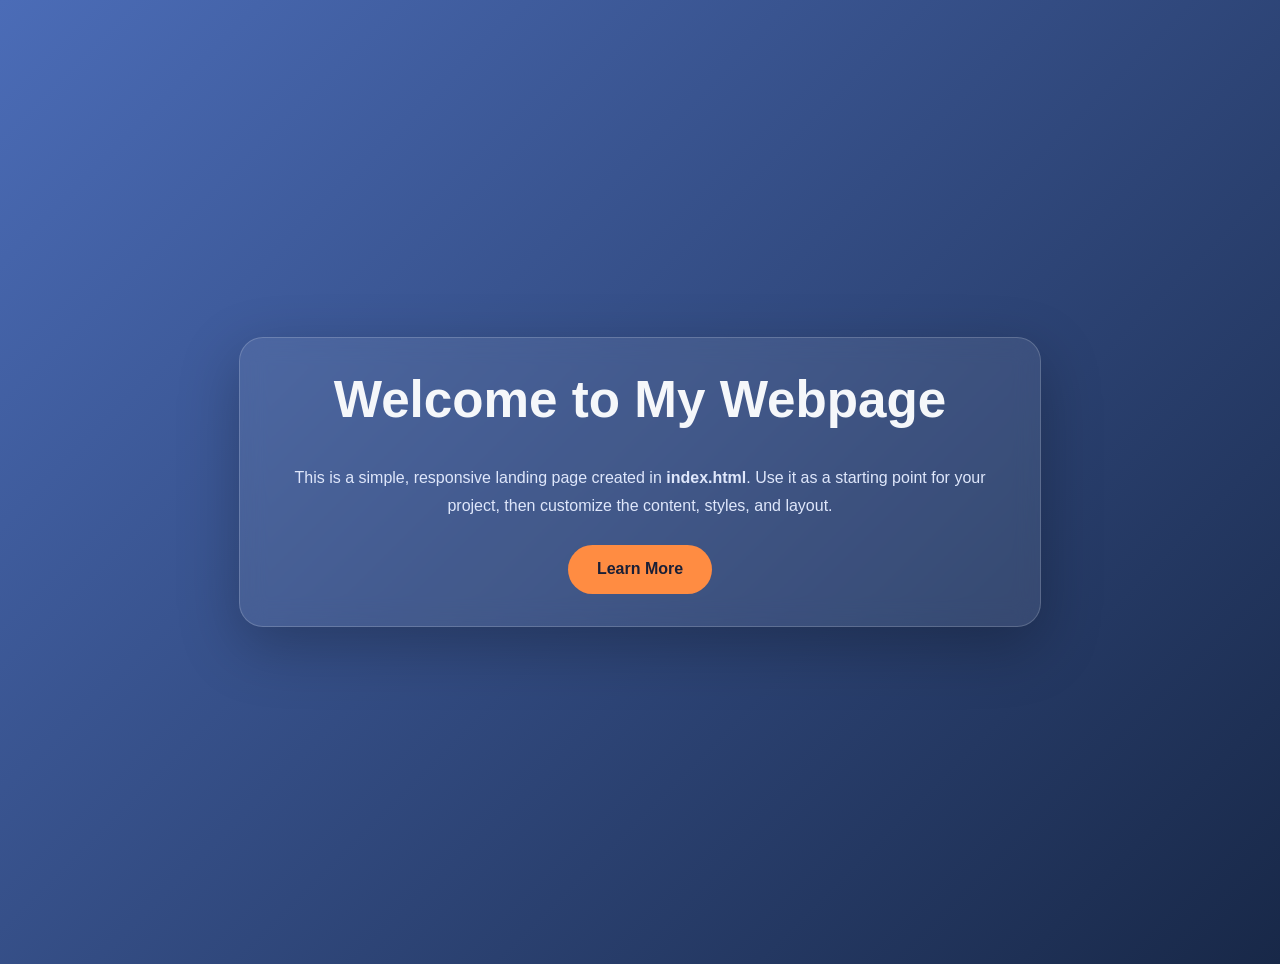
==== index.html @ 0877c72b "First v1 of file" ====
<!DOCTYPE html>
<html lang="en">
<head>
  <meta charset="UTF-8" />
  <meta name="viewport" content="width=device-width, initial-scale=1.0" />
  <title>My Webpage</title>
  <style>
    body {
      margin: 0;
      font-family: Arial, sans-serif;
      background: linear-gradient(135deg, #4b6cb7, #182848);
      color: #f5f7fa;
      min-height: 100vh;
      display: flex;
      align-items: center;
      justify-content: center;
      text-align: center;
      padding: 2rem;
    }

    .container {
      background: rgba(255, 255, 255, 0.08);
      border: 1px solid rgba(255, 255, 255, 0.18);
      border-radius: 24px;
      box-shadow: 0 20px 60px rgba(0, 0, 0, 0.25);
      backdrop-filter: blur(12px);
      max-width: 720px;
      width: 100%;
      padding: 2rem 2.5rem;
    }

    h1 {
      margin-top: 0;
      font-size: clamp(2.4rem, 4vw, 4rem);
    }

    p {
      line-height: 1.8;
      margin: 1.5rem 0;
      color: #dfe7fb;
    }

    .button {
      display: inline-block;
      padding: 0.95rem 1.8rem;
      border-radius: 999px;
      background: #ff8c42;
      color: #1a1f36;
      text-decoration: none;
      font-weight: 700;
      transition: transform 0.2s ease, box-shadow 0.2s ease;
    }

    .button:hover {
      transform: translateY(-2px);
      box-shadow: 0 14px 30px rgba(255, 140, 66, 0.4);
    }
  </style>
</head>
<body>
  <div class="container">
    <h1>Welcome to My Webpage</h1>
    <p>This is a simple, responsive landing page created in <strong>index.html</strong>. Use it as a starting point for your project, then customize the content, styles, and layout.
    </p>
    <a class="button" href="#about">Learn More</a>
  </div>
</body>
</html>
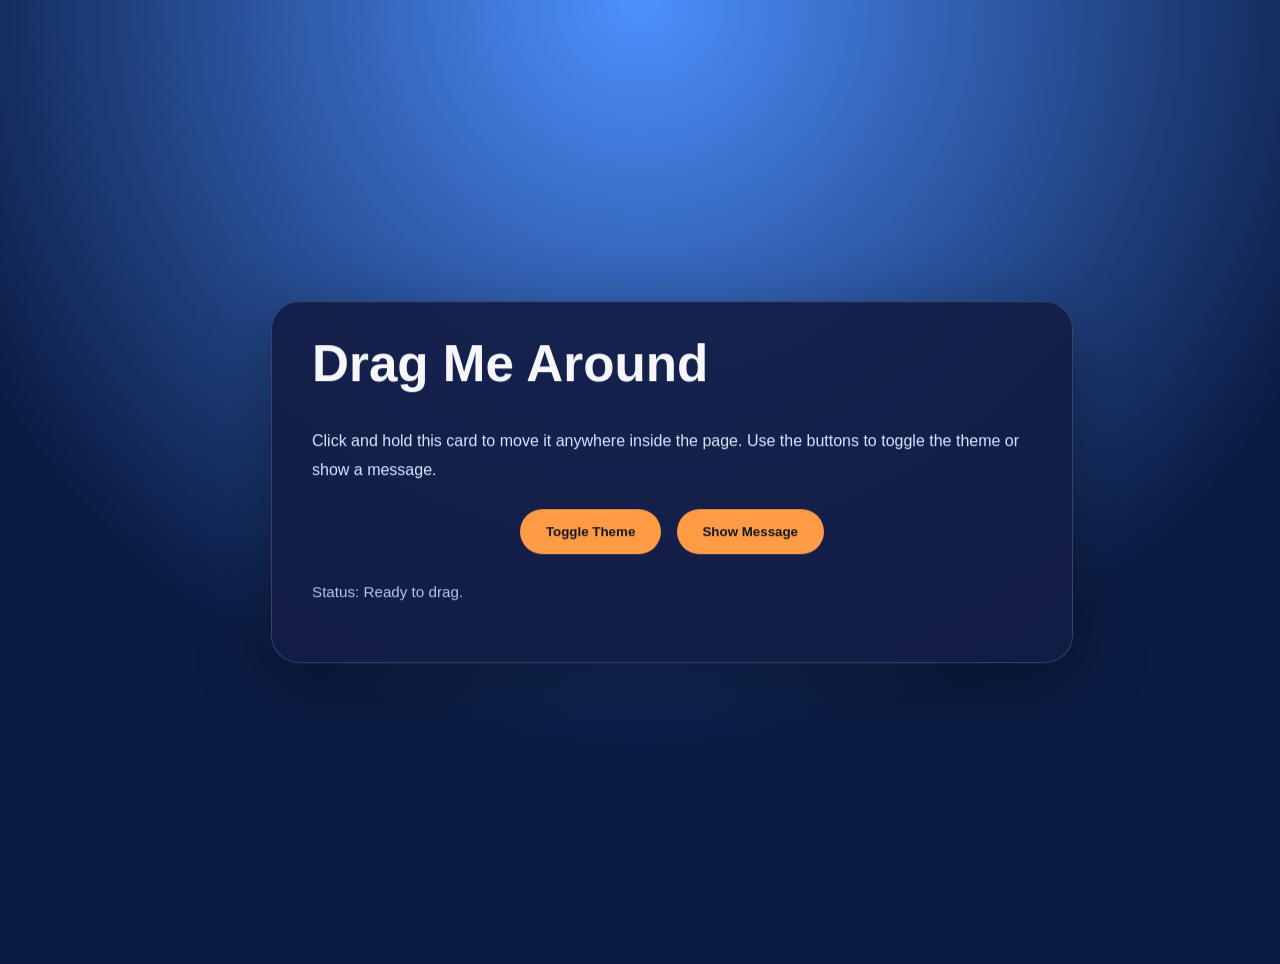
==== commit cd4fe55d: "Second v2 of index.html" ====
--- a/index.html
+++ b/index.html
@@ -3,30 +3,48 @@
 <head>
   <meta charset="UTF-8" />
   <meta name="viewport" content="width=device-width, initial-scale=1.0" />
-  <title>My Webpage</title>
+  <title>Interactive Webpage</title>
   <style>
     body {
       margin: 0;
       font-family: Arial, sans-serif;
-      background: linear-gradient(135deg, #4b6cb7, #182848);
+      background: radial-gradient(circle at top, #4d90fe, #0b1c44 65%);
       color: #f5f7fa;
       min-height: 100vh;
+      overflow: hidden;
+    }
+
+    .scene {
+      position: relative;
+      width: 100%;
+      height: 100vh;
       display: flex;
       align-items: center;
       justify-content: center;
-      text-align: center;
       padding: 2rem;
     }
 
     .container {
-      background: rgba(255, 255, 255, 0.08);
-      border: 1px solid rgba(255, 255, 255, 0.18);
-      border-radius: 24px;
-      box-shadow: 0 20px 60px rgba(0, 0, 0, 0.25);
-      backdrop-filter: blur(12px);
+      position: absolute;
+      top: 50%;
+      left: 50%;
+      transform: translate(-50%, -50%);
+      background: rgba(20, 30, 70, 0.92);
+      border: 1px solid rgba(255, 255, 255, 0.16);
+      border-radius: 28px;
+      box-shadow: 0 22px 70px rgba(0, 0, 0, 0.35);
+      backdrop-filter: blur(16px);
       max-width: 720px;
       width: 100%;
       padding: 2rem 2.5rem;
+      cursor: grab;
+      user-select: none;
+      transition: transform 0.2s ease, box-shadow 0.2s ease;
+    }
+
+    .container:active {
+      cursor: grabbing;
+      box-shadow: 0 28px 90px rgba(0, 0, 0, 0.45);
     }
 
     h1 {
@@ -37,32 +55,128 @@
     p {
       line-height: 1.8;
       margin: 1.5rem 0;
-      color: #dfe7fb;
+      color: #d9e5ff;
     }
 
-    .button {
-      display: inline-block;
-      padding: 0.95rem 1.8rem;
+    .controls {
+      display: flex;
+      flex-wrap: wrap;
+      align-items: center;
+      justify-content: center;
+      gap: 1rem;
+      margin-top: 1.5rem;
+    }
+
+    .button,
+    .toggle {
+      display: inline-flex;
+      align-items: center;
+      justify-content: center;
+      min-width: 140px;
+      padding: 0.95rem 1.6rem;
       border-radius: 999px;
-      background: #ff8c42;
-      color: #1a1f36;
+      border: none;
+      background: #ff9b44;
+      color: #111827;
       text-decoration: none;
       font-weight: 700;
-      transition: transform 0.2s ease, box-shadow 0.2s ease;
+      transition: transform 0.2s ease, box-shadow 0.2s ease, background 0.2s ease;
+      cursor: pointer;
     }
 
-    .button:hover {
+    .button:hover,
+    .toggle:hover {
       transform: translateY(-2px);
-      box-shadow: 0 14px 30px rgba(255, 140, 66, 0.4);
+      box-shadow: 0 14px 30px rgba(255, 155, 68, 0.36);
+    }
+
+    .info {
+      font-size: 0.95rem;
+      color: #b8c4e8;
     }
   </style>
 </head>
 <body>
-  <div class="container">
-    <h1>Welcome to My Webpage</h1>
-    <p>This is a simple, responsive landing page created in <strong>index.html</strong>. Use it as a starting point for your project, then customize the content, styles, and layout.
-    </p>
-    <a class="button" href="#about">Learn More</a>
+  <div class="scene">
+    <div class="container" id="draggableCard">
+      <h1>Drag Me Around</h1>
+      <p>Click and hold this card to move it anywhere inside the page. Use the buttons to toggle the theme or show a message.</p>
+      <div class="controls">
+        <button class="toggle" id="themeButton">Toggle Theme</button>
+        <button class="button" id="messageButton">Show Message</button>
+      </div>
+      <p class="info" id="statusText">Status: Ready to drag.</p>
+    </div>
   </div>
+
+  <script>
+    const card = document.getElementById('draggableCard');
+    const statusText = document.getElementById('statusText');
+    const themeButton = document.getElementById('themeButton');
+    const messageButton = document.getElementById('messageButton');
+
+    let offsetX = 0;
+    let offsetY = 0;
+    let isDragging = false;
+
+    card.addEventListener('pointerdown', (event) => {
+      isDragging = true;
+      card.setPointerCapture(event.pointerId);
+      const rect = card.getBoundingClientRect();
+      offsetX = event.clientX - rect.left;
+      offsetY = event.clientY - rect.top;
+      statusText.textContent = 'Status: Dragging...';
+    });
+
+    window.addEventListener('pointermove', (event) => {
+      if (!isDragging) return;
+      const x = event.clientX - offsetX;
+      const y = event.clientY - offsetY;
+      card.style.left = `${x}px`;
+      card.style.top = `${y}px`;
+    });
+
+    window.addEventListener('pointerup', () => {
+      if (!isDragging) return;
+      isDragging = false;
+      statusText.textContent = 'Status: Dropped. Drag again anytime.';
+    });
+
+    themeButton.addEventListener('click', () => {
+      document.body.classList.toggle('altTheme');
+      const activeTheme = document.body.classList.contains('altTheme') ? 'Solar' : 'Ocean';
+      statusText.textContent = `Status: Switched to ${activeTheme} theme.`;
+    });
+
+    messageButton.addEventListener('click', () => {
+      alert('Nice! You made the page interactive and moveable.');
+      statusText.textContent = 'Status: Message shown.';
+    });
+
+    const styleSheet = document.createElement('style');
+    styleSheet.textContent = `
+      body.altTheme {
+        background: radial-gradient(circle at top, #ffd44d, #4b1a28 65%);
+      }
+
+      body.altTheme .container {
+        background: rgba(255, 255, 255, 0.95);
+        color: #1c2541;
+      }
+
+      body.altTheme .button,
+      body.altTheme .toggle {
+        background: #5d4de8;
+        color: #f7f7ff;
+      }
+
+      body.altTheme .container h1,
+      body.altTheme .container p,
+      body.altTheme .info {
+        color: #1c2541;
+      }
+    `;
+    document.head.appendChild(styleSheet);
+  </script>
 </body>
 </html>
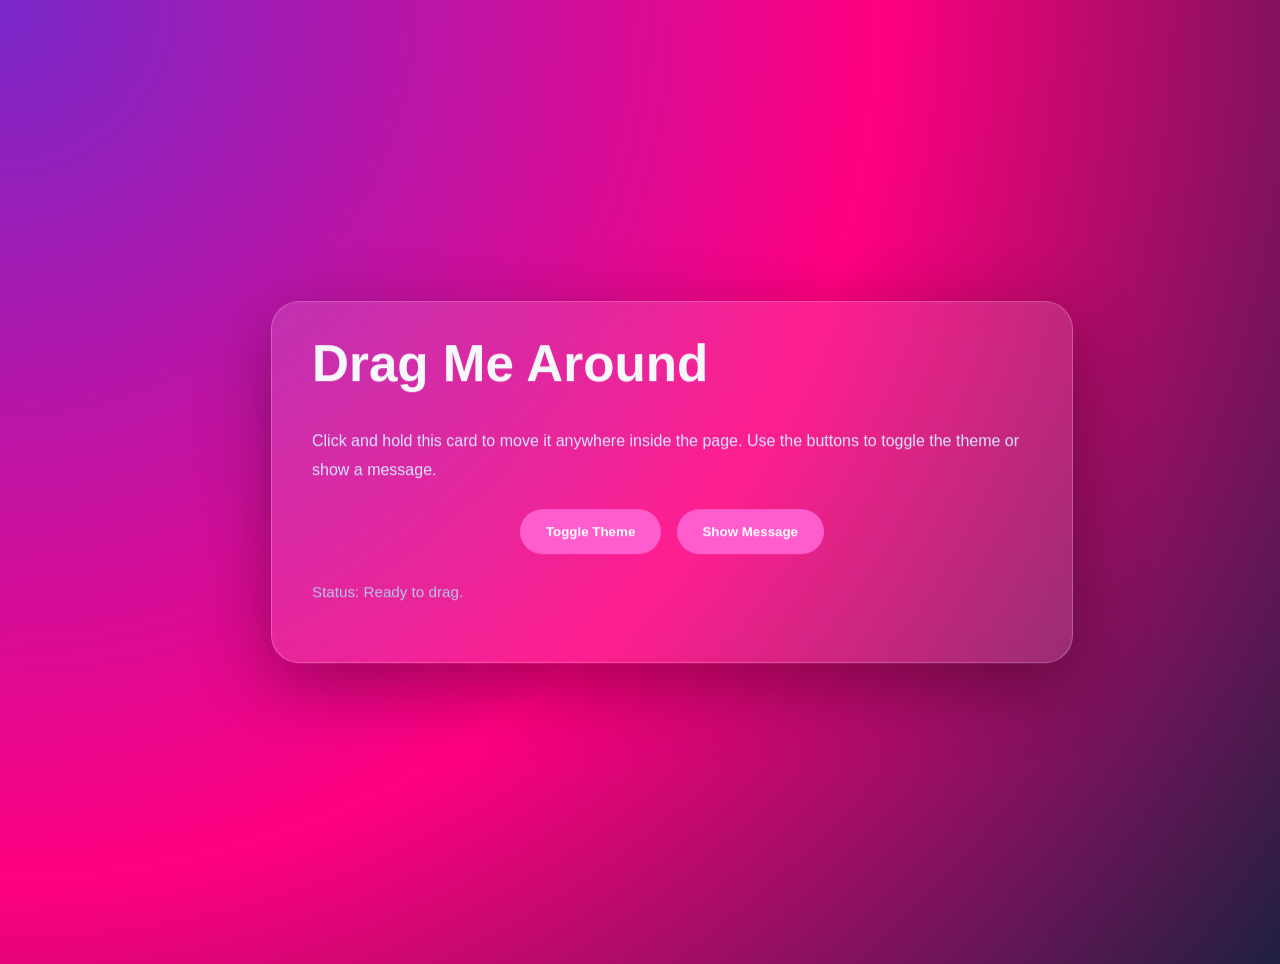
==== commit b5a6d275: "fINAL v of index.html" ====
--- a/index.html
+++ b/index.html
@@ -8,7 +8,7 @@
     body {
       margin: 0;
       font-family: Arial, sans-serif;
-      background: radial-gradient(circle at top, #4d90fe, #0b1c44 65%);
+      background: radial-gradient(circle at top left, #7928ca, #ff0080 55%, #1f2041 100%);
       color: #f5f7fa;
       min-height: 100vh;
       overflow: hidden;
@@ -29,8 +29,8 @@
       top: 50%;
       left: 50%;
       transform: translate(-50%, -50%);
-      background: rgba(20, 30, 70, 0.92);
-      border: 1px solid rgba(255, 255, 255, 0.16);
+      background: rgba(255, 255, 255, 0.12);
+      border: 1px solid rgba(255, 255, 255, 0.24);
       border-radius: 28px;
       box-shadow: 0 22px 70px rgba(0, 0, 0, 0.35);
       backdrop-filter: blur(16px);
@@ -76,8 +76,8 @@
       padding: 0.95rem 1.6rem;
       border-radius: 999px;
       border: none;
-      background: #ff9b44;
-      color: #111827;
+      background: #ff5ccd;
+      color: #ffffff;
       text-decoration: none;
       font-weight: 700;
       transition: transform 0.2s ease, box-shadow 0.2s ease, background 0.2s ease;
@@ -87,7 +87,7 @@
     .button:hover,
     .toggle:hover {
       transform: translateY(-2px);
-      box-shadow: 0 14px 30px rgba(255, 155, 68, 0.36);
+      box-shadow: 0 14px 30px rgba(255, 92, 205, 0.36);
     }
 
     .info {
@@ -156,24 +156,24 @@
     const styleSheet = document.createElement('style');
     styleSheet.textContent = `
       body.altTheme {
-        background: radial-gradient(circle at top, #ffd44d, #4b1a28 65%);
+        background: radial-gradient(circle at top right, #00d084, #12002b 70%);
       }
 
       body.altTheme .container {
-        background: rgba(255, 255, 255, 0.95);
-        color: #1c2541;
+        background: rgba(15, 23, 42, 0.95);
+        color: #f4f7ff;
       }
 
       body.altTheme .button,
       body.altTheme .toggle {
-        background: #5d4de8;
-        color: #f7f7ff;
+        background: #7856ff;
+        color: #ffffff;
       }
 
       body.altTheme .container h1,
       body.altTheme .container p,
       body.altTheme .info {
-        color: #1c2541;
+        color: #f4f7ff;
       }
     `;
     document.head.appendChild(styleSheet);
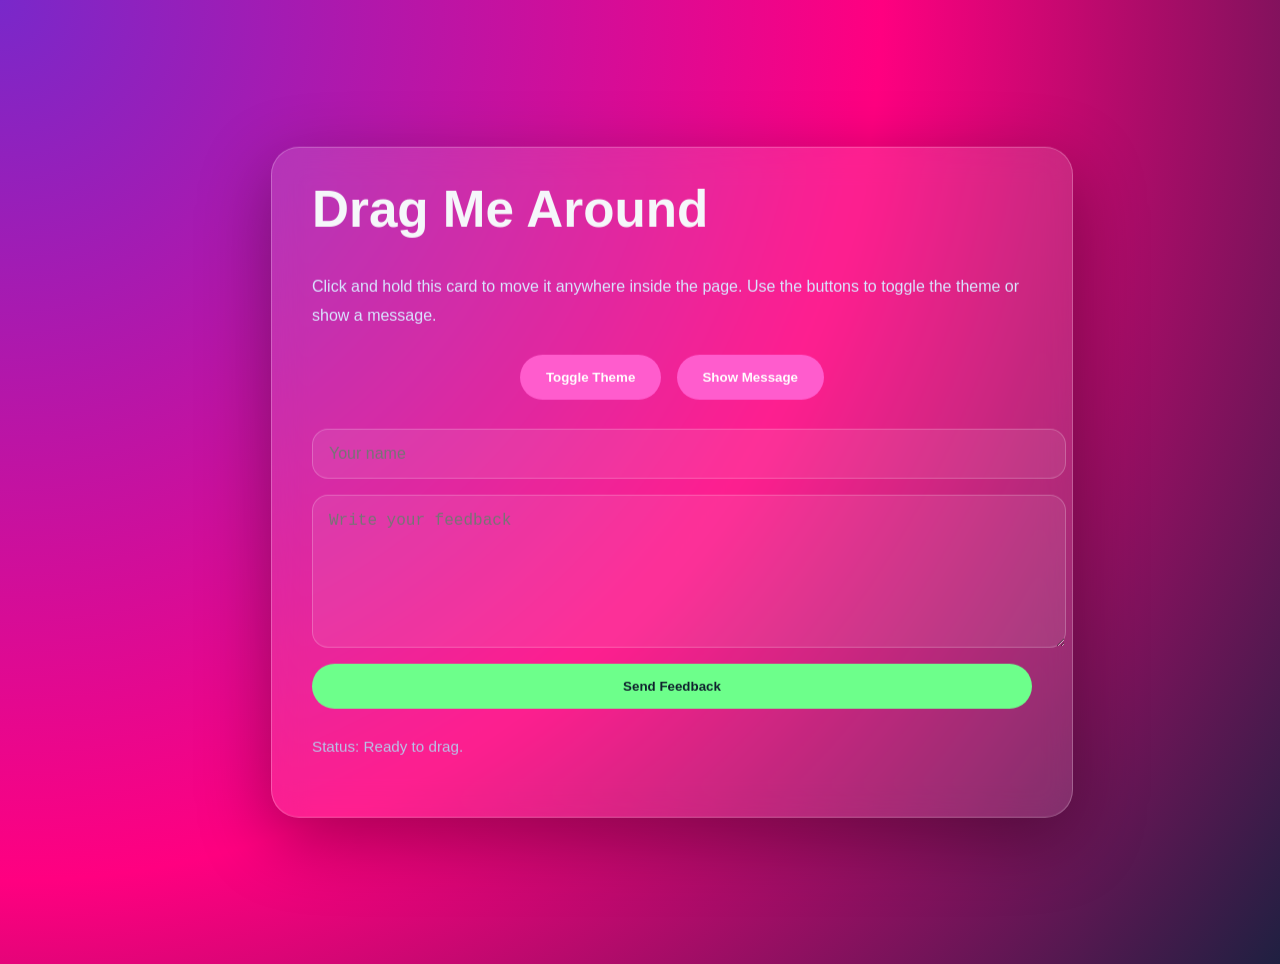
==== commit 6b15c81b: "New final v4 of index.html" ====
--- a/index.html
+++ b/index.html
@@ -67,6 +67,44 @@
       margin-top: 1.5rem;
     }
 
+    .feedback-form {
+      margin-top: 1.8rem;
+      display: grid;
+      gap: 1rem;
+    }
+
+    .feedback-form input,
+    .feedback-form textarea {
+      width: 100%;
+      min-width: 0;
+      border: 1px solid rgba(255, 255, 255, 0.22);
+      border-radius: 16px;
+      background: rgba(255, 255, 255, 0.08);
+      color: #f5f7fa;
+      padding: 0.95rem 1rem;
+      font-size: 1rem;
+      outline: none;
+      transition: border-color 0.2s ease, background 0.2s ease;
+    }
+
+    .feedback-form input:focus,
+    .feedback-form textarea:focus {
+      border-color: rgba(255, 92, 205, 0.7);
+      background: rgba(255, 255, 255, 0.14);
+    }
+
+    .feedback-form textarea {
+      resize: vertical;
+      min-height: 120px;
+    }
+
+    .feedback-form button {
+      align-self: flex-start;
+      width: auto;
+      background: #6dff8b;
+      color: #10222e;
+    }
+
     .button,
     .toggle {
       display: inline-flex;
@@ -105,6 +143,11 @@
         <button class="toggle" id="themeButton">Toggle Theme</button>
         <button class="button" id="messageButton">Show Message</button>
       </div>
+      <form class="feedback-form" id="feedbackForm">
+        <input type="text" id="nameInput" placeholder="Your name" required />
+        <textarea id="feedbackInput" placeholder="Write your feedback" required></textarea>
+        <button type="submit" class="button">Send Feedback</button>
+      </form>
       <p class="info" id="statusText">Status: Ready to drag.</p>
     </div>
   </div>
@@ -153,6 +196,22 @@
       statusText.textContent = 'Status: Message shown.';
     });
 
+    const feedbackForm = document.getElementById('feedbackForm');
+    const nameInput = document.getElementById('nameInput');
+    const feedbackInput = document.getElementById('feedbackInput');
+
+    feedbackForm.addEventListener('submit', (event) => {
+      event.preventDefault();
+      const name = nameInput.value.trim();
+      const feedback = feedbackInput.value.trim();
+      if (!name || !feedback) {
+        statusText.textContent = 'Status: Please fill in both fields.';
+        return;
+      }
+      statusText.textContent = `Status: Thanks for your feedback, ${name}!`;
+      feedbackForm.reset();
+    });
+
     const styleSheet = document.createElement('style');
     styleSheet.textContent = `
       body.altTheme {
@@ -179,4 +238,4 @@
     document.head.appendChild(styleSheet);
   </script>
 </body>
-</html>
+</html>
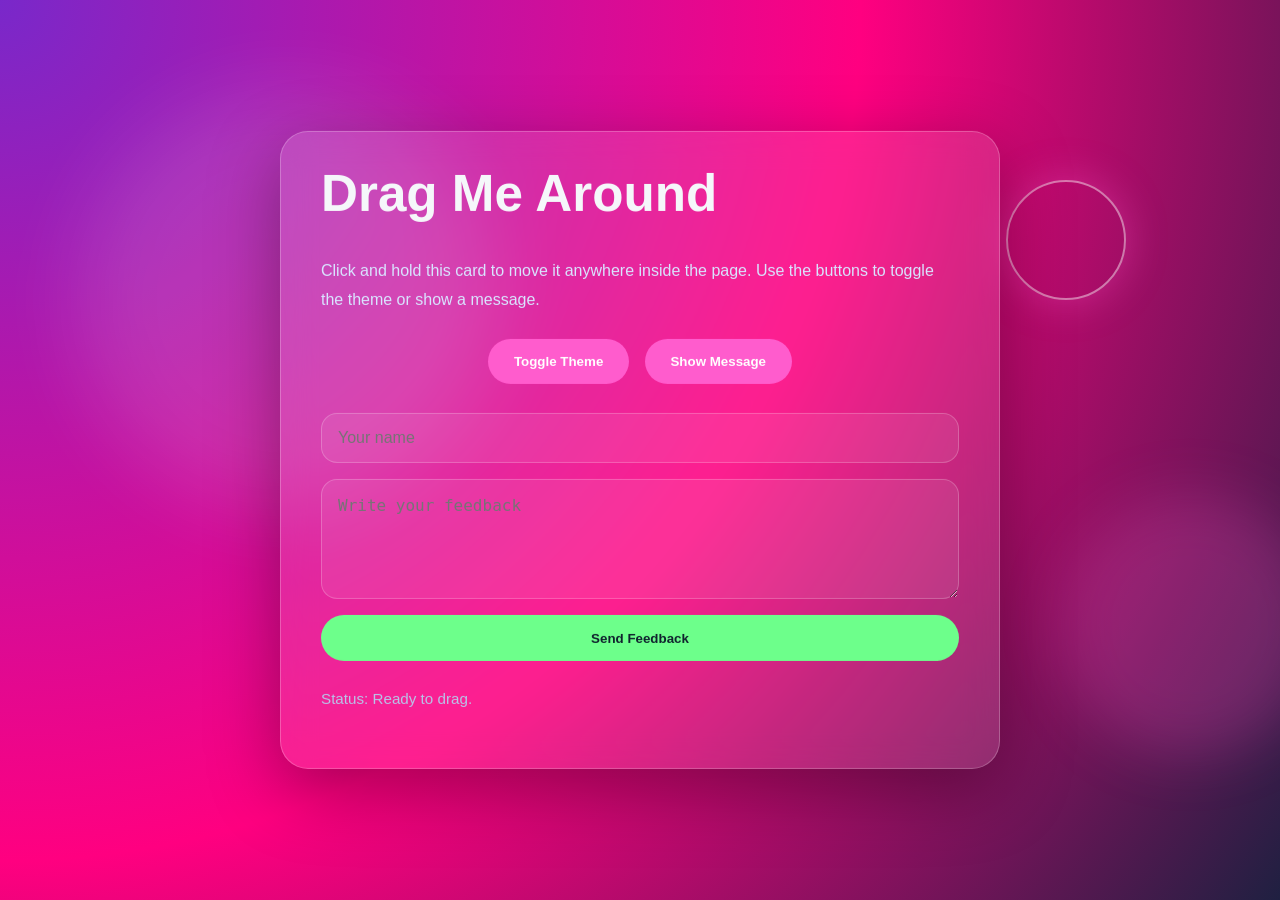
==== commit d7348f47: "Last style changes" ====
--- a/index.html
+++ b/index.html
@@ -4,138 +4,11 @@
   <meta charset="UTF-8" />
   <meta name="viewport" content="width=device-width, initial-scale=1.0" />
   <title>Interactive Webpage</title>
-  <style>
-    body {
-      margin: 0;
-      font-family: Arial, sans-serif;
-      background: radial-gradient(circle at top left, #7928ca, #ff0080 55%, #1f2041 100%);
-      color: #f5f7fa;
-      min-height: 100vh;
-      overflow: hidden;
-    }
-
-    .scene {
-      position: relative;
-      width: 100%;
-      height: 100vh;
-      display: flex;
-      align-items: center;
-      justify-content: center;
-      padding: 2rem;
-    }
-
-    .container {
-      position: absolute;
-      top: 50%;
-      left: 50%;
-      transform: translate(-50%, -50%);
-      background: rgba(255, 255, 255, 0.12);
-      border: 1px solid rgba(255, 255, 255, 0.24);
-      border-radius: 28px;
-      box-shadow: 0 22px 70px rgba(0, 0, 0, 0.35);
-      backdrop-filter: blur(16px);
-      max-width: 720px;
-      width: 100%;
-      padding: 2rem 2.5rem;
-      cursor: grab;
-      user-select: none;
-      transition: transform 0.2s ease, box-shadow 0.2s ease;
-    }
-
-    .container:active {
-      cursor: grabbing;
-      box-shadow: 0 28px 90px rgba(0, 0, 0, 0.45);
-    }
-
-    h1 {
-      margin-top: 0;
-      font-size: clamp(2.4rem, 4vw, 4rem);
-    }
-
-    p {
-      line-height: 1.8;
-      margin: 1.5rem 0;
-      color: #d9e5ff;
-    }
-
-    .controls {
-      display: flex;
-      flex-wrap: wrap;
-      align-items: center;
-      justify-content: center;
-      gap: 1rem;
-      margin-top: 1.5rem;
-    }
-
-    .feedback-form {
-      margin-top: 1.8rem;
-      display: grid;
-      gap: 1rem;
-    }
-
-    .feedback-form input,
-    .feedback-form textarea {
-      width: 100%;
-      min-width: 0;
-      border: 1px solid rgba(255, 255, 255, 0.22);
-      border-radius: 16px;
-      background: rgba(255, 255, 255, 0.08);
-      color: #f5f7fa;
-      padding: 0.95rem 1rem;
-      font-size: 1rem;
-      outline: none;
-      transition: border-color 0.2s ease, background 0.2s ease;
-    }
-
-    .feedback-form input:focus,
-    .feedback-form textarea:focus {
-      border-color: rgba(255, 92, 205, 0.7);
-      background: rgba(255, 255, 255, 0.14);
-    }
-
-    .feedback-form textarea {
-      resize: vertical;
-      min-height: 120px;
-    }
-
-    .feedback-form button {
-      align-self: flex-start;
-      width: auto;
-      background: #6dff8b;
-      color: #10222e;
-    }
-
-    .button,
-    .toggle {
-      display: inline-flex;
-      align-items: center;
-      justify-content: center;
-      min-width: 140px;
-      padding: 0.95rem 1.6rem;
-      border-radius: 999px;
-      border: none;
-      background: #ff5ccd;
-      color: #ffffff;
-      text-decoration: none;
-      font-weight: 700;
-      transition: transform 0.2s ease, box-shadow 0.2s ease, background 0.2s ease;
-      cursor: pointer;
-    }
-
-    .button:hover,
-    .toggle:hover {
-      transform: translateY(-2px);
-      box-shadow: 0 14px 30px rgba(255, 92, 205, 0.36);
-    }
-
-    .info {
-      font-size: 0.95rem;
-      color: #b8c4e8;
-    }
-  </style>
+  <link rel="stylesheet" href="style.css" />
 </head>
 <body>
   <div class="scene">
+    <div class="graphic-shape"></div>
     <div class="container" id="draggableCard">
       <h1>Drag Me Around</h1>
       <p>Click and hold this card to move it anywhere inside the page. Use the buttons to toggle the theme or show a message.</p>
--- a/style.css
+++ b/style.css
@@ -0,0 +1,196 @@
+* {
+  box-sizing: border-box;
+}
+
+body {
+  margin: 0;
+  font-family: Arial, sans-serif;
+  background: radial-gradient(circle at top left, #7928ca, #ff0080 55%, #1f2041 100%);
+  color: #f5f7fa;
+  min-height: 100vh;
+  overflow: hidden;
+}
+
+.scene {
+  position: relative;
+  width: 100%;
+  height: 100vh;
+  display: flex;
+  align-items: center;
+  justify-content: center;
+  padding: 2rem;
+  overflow: hidden;
+}
+
+.scene::before {
+  content: '';
+  position: absolute;
+  width: 420px;
+  height: 420px;
+  border-radius: 50%;
+  background: rgba(255, 255, 255, 0.12);
+  filter: blur(40px);
+  top: 10%;
+  left: 6%;
+}
+
+.scene::after {
+  content: '';
+  position: absolute;
+  width: 260px;
+  height: 260px;
+  border-radius: 50%;
+  background: rgba(255, 92, 205, 0.2);
+  filter: blur(28px);
+  top: 55%;
+  right: -40px;
+}
+
+.graphic-shape {
+  position: absolute;
+  top: 20%;
+  right: 12%;
+  width: 120px;
+  height: 120px;
+  border-radius: 50%;
+  border: 2px solid rgba(255, 255, 255, 0.45);
+  box-shadow: 0 0 40px rgba(255, 92, 205, 0.35);
+  transform: rotate(45deg);
+}
+
+.container {
+  position: absolute;
+  top: 50%;
+  left: 50%;
+  transform: translate(-50%, -50%);
+  z-index: 1;
+  background: rgba(255, 255, 255, 0.12);
+  border: 1px solid rgba(255, 255, 255, 0.24);
+  border-radius: 28px;
+  box-shadow: 0 22px 70px rgba(0, 0, 0, 0.35);
+  backdrop-filter: blur(16px);
+  max-width: 720px;
+  width: 100%;
+  padding: 2rem 2.5rem;
+  cursor: grab;
+  user-select: none;
+  transition: transform 0.2s ease, box-shadow 0.2s ease;
+}
+
+.container:active {
+  cursor: grabbing;
+  box-shadow: 0 28px 90px rgba(0, 0, 0, 0.45);
+}
+
+h1 {
+  margin-top: 0;
+  font-size: clamp(2.4rem, 4vw, 4rem);
+}
+
+p {
+  line-height: 1.8;
+  margin: 1.5rem 0;
+  color: #d9e5ff;
+}
+
+.controls {
+  display: flex;
+  flex-wrap: wrap;
+  align-items: center;
+  justify-content: center;
+  gap: 1rem;
+  margin-top: 1.5rem;
+}
+
+.feedback-form {
+  margin-top: 1.8rem;
+  display: grid;
+  gap: 1rem;
+}
+
+.feedback-form input,
+.feedback-form textarea {
+  width: 100%;
+  min-width: 0;
+  border: 1px solid rgba(255, 255, 255, 0.22);
+  border-radius: 16px;
+  background: rgba(255, 255, 255, 0.08);
+  color: #f5f7fa;
+  padding: 0.95rem 1rem;
+  font-size: 1rem;
+  outline: none;
+  transition: border-color 0.2s ease, background 0.2s ease;
+}
+
+.feedback-form input:focus,
+.feedback-form textarea:focus {
+  border-color: rgba(255, 92, 205, 0.7);
+  background: rgba(255, 255, 255, 0.14);
+}
+
+.feedback-form textarea {
+  resize: vertical;
+  min-height: 120px;
+}
+
+.feedback-form button {
+  align-self: flex-start;
+  width: auto;
+  background: #6dff8b;
+  color: #10222e;
+}
+
+.button,
+.toggle {
+  display: inline-flex;
+  align-items: center;
+  justify-content: center;
+  min-width: 140px;
+  padding: 0.95rem 1.6rem;
+  border-radius: 999px;
+  border: none;
+  background: #ff5ccd;
+  color: #ffffff;
+  text-decoration: none;
+  font-weight: 700;
+  transition: transform 0.2s ease, box-shadow 0.2s ease, background 0.2s ease;
+  cursor: pointer;
+}
+
+.button:hover,
+.toggle:hover {
+  transform: translateY(-2px);
+  box-shadow: 0 14px 30px rgba(255, 92, 205, 0.36);
+}
+
+.info {
+  font-size: 0.95rem;
+  color: #b8c4e8;
+}
+
+body.altTheme {
+  background: radial-gradient(circle at top right, #00d084, #12002b 70%);
+}
+
+body.altTheme .container {
+  background: rgba(15, 23, 42, 0.95);
+  color: #f4f7ff;
+}
+
+body.altTheme .button,
+body.altTheme .toggle {
+  background: #7856ff;
+  color: #ffffff;
+}
+
+body.altTheme .feedback-form input,
+body.altTheme .feedback-form textarea {
+  border-color: rgba(255, 255, 255, 0.12);
+  background: rgba(255, 255, 255, 0.05);
+}
+
+body.altTheme .container h1,
+body.altTheme .container p,
+body.altTheme .info {
+  color: #f4f7ff;
+}
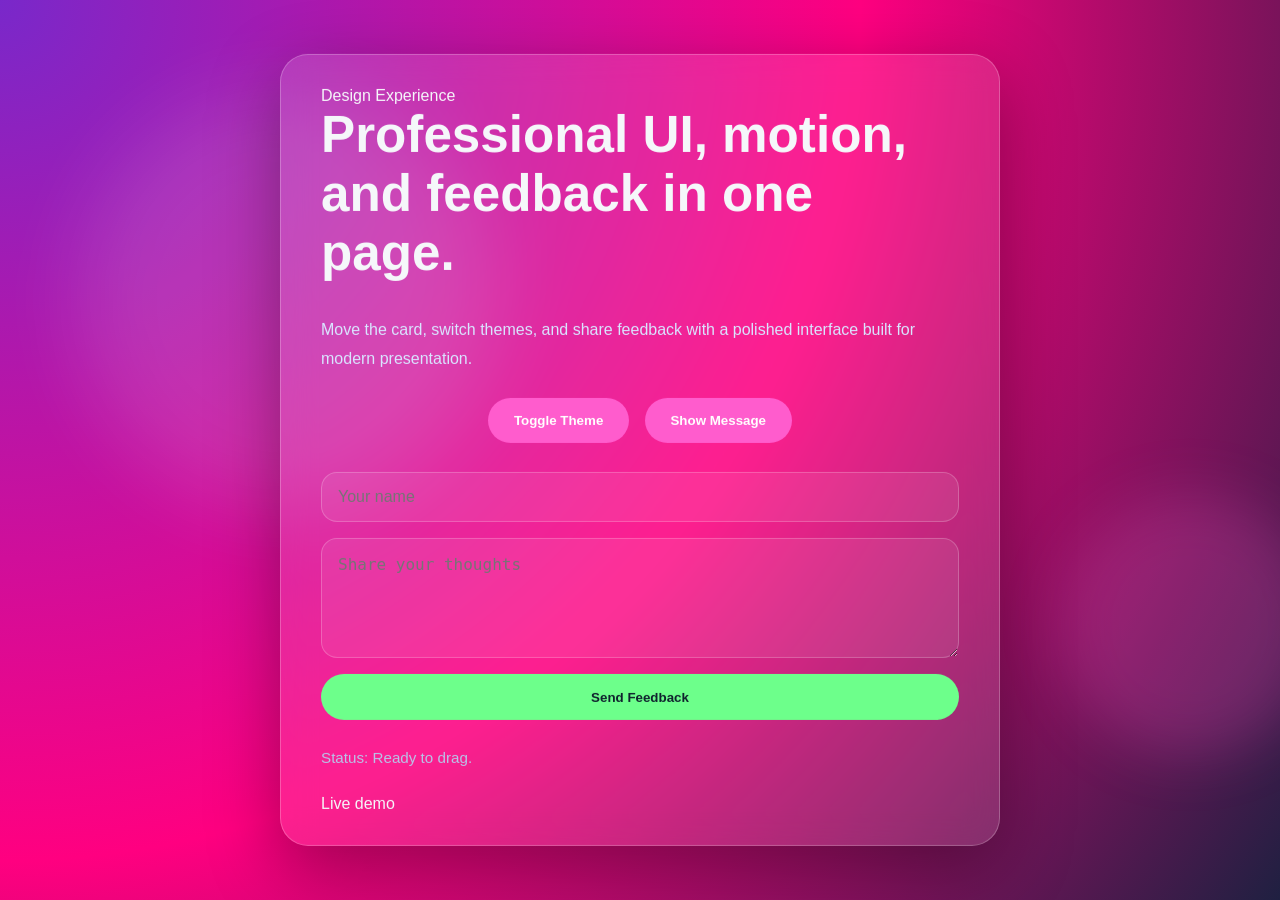
==== commit 057935bc: "updated web page" ====
--- a/index.html
+++ b/index.html
@@ -8,20 +8,44 @@
 </head>
 <body>
   <div class="scene">
-    <div class="graphic-shape"></div>
+    <div class="bg-blur blur-1"></div>
+    <div class="bg-blur blur-2"></div>
+    <div class="bg-grid"></div>
+    <div class="floating-sphere"></div>
+
     <div class="container" id="draggableCard">
-      <h1>Drag Me Around</h1>
-      <p>Click and hold this card to move it anywhere inside the page. Use the buttons to toggle the theme or show a message.</p>
+      <div class="hero">
+        <div class="hero-copy">
+          <span class="eyebrow">Design Experience</span>
+          <h1>Professional UI, motion, and feedback in one page.</h1>
+          <p>Move the card, switch themes, and share feedback with a polished interface built for modern presentation.</p>
+        </div>
+        <div class="visual-panel">
+          <div class="device">
+            <div class="screen"></div>
+            <div class="panel-block block-1"></div>
+            <div class="panel-block block-2"></div>
+            <div class="panel-block block-3"></div>
+            <div class="device-ring"></div>
+          </div>
+        </div>
+      </div>
+
       <div class="controls">
         <button class="toggle" id="themeButton">Toggle Theme</button>
         <button class="button" id="messageButton">Show Message</button>
       </div>
+
       <form class="feedback-form" id="feedbackForm">
         <input type="text" id="nameInput" placeholder="Your name" required />
-        <textarea id="feedbackInput" placeholder="Write your feedback" required></textarea>
+        <textarea id="feedbackInput" placeholder="Share your thoughts" required></textarea>
         <button type="submit" class="button">Send Feedback</button>
       </form>
-      <p class="info" id="statusText">Status: Ready to drag.</p>
+
+      <div class="status-row">
+        <p class="info" id="statusText">Status: Ready to drag.</p>
+        <span class="badge">Live demo</span>
+      </div>
     </div>
   </div>
 
@@ -30,6 +54,9 @@
     const statusText = document.getElementById('statusText');
     const themeButton = document.getElementById('themeButton');
     const messageButton = document.getElementById('messageButton');
+    const feedbackForm = document.getElementById('feedbackForm');
+    const nameInput = document.getElementById('nameInput');
+    const feedbackInput = document.getElementById('feedbackInput');
 
     let offsetX = 0;
     let offsetY = 0;
@@ -41,7 +68,8 @@
       const rect = card.getBoundingClientRect();
       offsetX = event.clientX - rect.left;
       offsetY = event.clientY - rect.top;
-      statusText.textContent = 'Status: Dragging...';
+      card.classList.add('dragging');
+      statusText.textContent = 'Status: Dragging the card.';
     });
 
     window.addEventListener('pointermove', (event) => {
@@ -55,23 +83,20 @@
     window.addEventListener('pointerup', () => {
       if (!isDragging) return;
       isDragging = false;
+      card.classList.remove('dragging');
       statusText.textContent = 'Status: Dropped. Drag again anytime.';
     });
 
     themeButton.addEventListener('click', () => {
       document.body.classList.toggle('altTheme');
-      const activeTheme = document.body.classList.contains('altTheme') ? 'Solar' : 'Ocean';
+      const activeTheme = document.body.classList.contains('altTheme') ? 'Aurora' : 'Midnight';
       statusText.textContent = `Status: Switched to ${activeTheme} theme.`;
     });
 
     messageButton.addEventListener('click', () => {
-      alert('Nice! You made the page interactive and moveable.');
+      alert('This layout is built with CSS motion and flexible UI sections.');
       statusText.textContent = 'Status: Message shown.';
     });
-
-    const feedbackForm = document.getElementById('feedbackForm');
-    const nameInput = document.getElementById('nameInput');
-    const feedbackInput = document.getElementById('feedbackInput');
 
     feedbackForm.addEventListener('submit', (event) => {
       event.preventDefault();
@@ -84,31 +109,6 @@
       statusText.textContent = `Status: Thanks for your feedback, ${name}!`;
       feedbackForm.reset();
     });
-
-    const styleSheet = document.createElement('style');
-    styleSheet.textContent = `
-      body.altTheme {
-        background: radial-gradient(circle at top right, #00d084, #12002b 70%);
-      }
-
-      body.altTheme .container {
-        background: rgba(15, 23, 42, 0.95);
-        color: #f4f7ff;
-      }
-
-      body.altTheme .button,
-      body.altTheme .toggle {
-        background: #7856ff;
-        color: #ffffff;
-      }
-
-      body.altTheme .container h1,
-      body.altTheme .container p,
-      body.altTheme .info {
-        color: #f4f7ff;
-      }
-    `;
-    document.head.appendChild(styleSheet);
   </script>
 </body>
 </html>
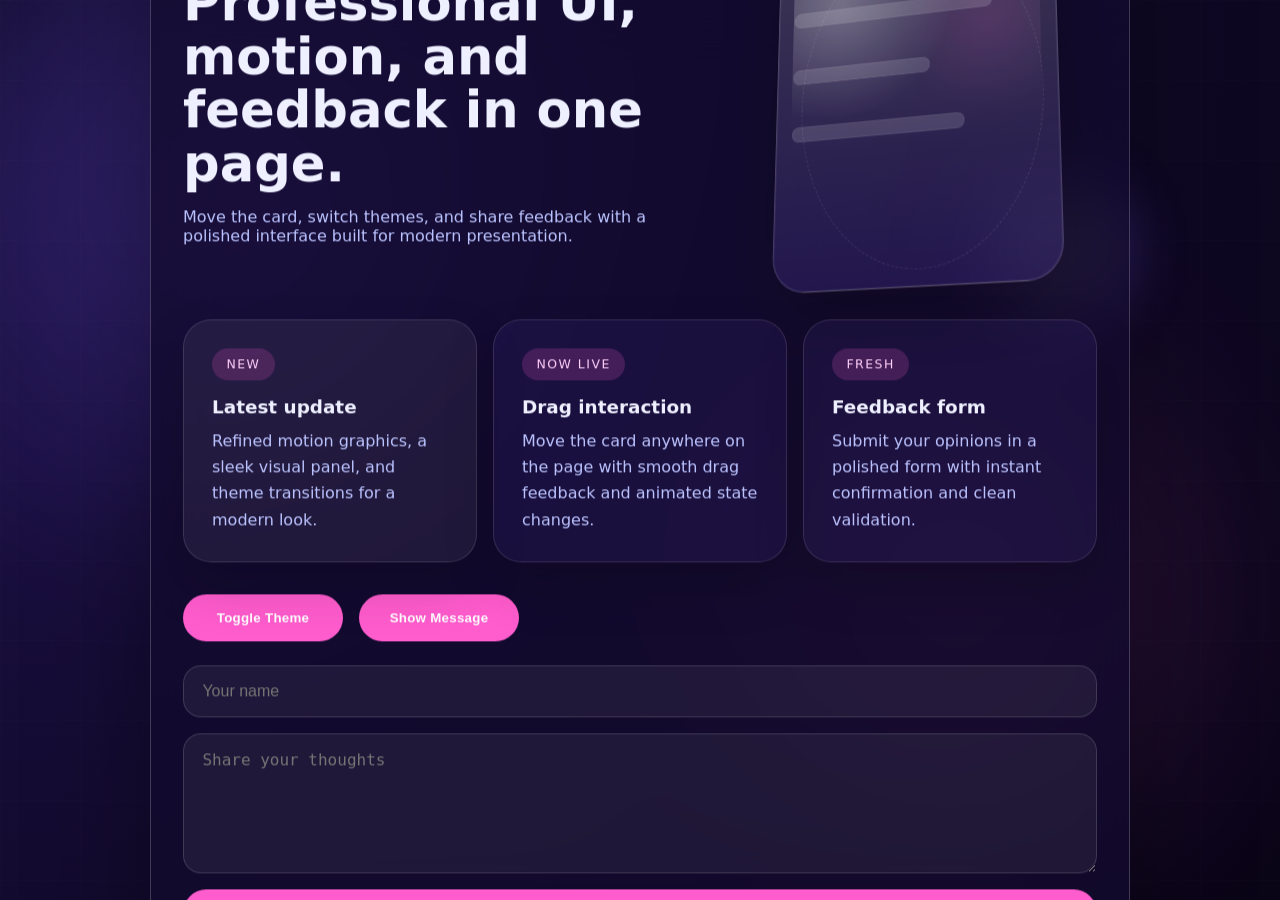
==== commit 87405e73: "latest update" ====
--- a/index.html
+++ b/index.html
@@ -29,6 +29,24 @@
             <div class="device-ring"></div>
           </div>
         </div>
+      </div>
+
+      <div class="updates-panel">
+        <article class="update-card">
+          <span class="update-tag">New</span>
+          <h2>Latest update</h2>
+          <p>Refined motion graphics, a sleek visual panel, and theme transitions for a modern look.</p>
+        </article>
+        <article class="update-card secondary">
+          <span class="update-tag">Now live</span>
+          <h2>Drag interaction</h2>
+          <p>Move the card anywhere on the page with smooth drag feedback and animated state changes.</p>
+        </article>
+        <article class="update-card secondary">
+          <span class="update-tag">Fresh</span>
+          <h2>Feedback form</h2>
+          <p>Submit your opinions in a polished form with instant confirmation and clean validation.</p>
+        </article>
       </div>
 
       <div class="controls">
--- a/style.css
+++ b/style.css
@@ -1,20 +1,36 @@
+:root {
+  --bg: #120c2d;
+  --bg-soft: rgba(255, 255, 255, 0.08);
+  --text: #eef0ff;
+  --text-muted: #bbc3ff;
+  --accent: #7b5cff;
+  --accent-strong: #ff5ccd;
+  --accent-soft: rgba(255, 92, 205, 0.18);
+  --surface: rgba(18, 11, 45, 0.78);
+  --surface-strong: rgba(255, 255, 255, 0.14);
+  --border: rgba(255, 255, 255, 0.2);
+}
+
 * {
   box-sizing: border-box;
 }
 
+html,
 body {
   margin: 0;
-  font-family: Arial, sans-serif;
-  background: radial-gradient(circle at top left, #7928ca, #ff0080 55%, #1f2041 100%);
-  color: #f5f7fa;
-  min-height: 100vh;
-  overflow: hidden;
+  min-height: 100%;
+}
+
+body {
+  font-family: Inter, system-ui, -apple-system, BlinkMacSystemFont, 'Segoe UI', sans-serif;
+  color: var(--text);
+  background: radial-gradient(circle at top left, #120c2d, #190f3f 30%, #090416 100%);
+  overflow-x: hidden;
 }
 
 .scene {
   position: relative;
-  width: 100%;
-  height: 100vh;
+  min-height: 100vh;
   display: flex;
   align-items: center;
   justify-content: center;
@@ -22,88 +38,231 @@
   overflow: hidden;
 }
 
-.scene::before {
-  content: '';
-  position: absolute;
+.bg-blur {
+  position: absolute;
+  border-radius: 50%;
+  filter: blur(120px);
+  opacity: 0.9;
+}
+
+.blur-1 {
+  width: 520px;
+  height: 520px;
+  background: rgba(123, 92, 255, 0.28);
+  top: -8%;
+  left: -4%;
+}
+
+.blur-2 {
   width: 420px;
   height: 420px;
+  background: rgba(255, 92, 205, 0.18);
+  bottom: 10%;
+  right: 8%;
+}
+
+.bg-grid {
+  position: absolute;
+  inset: 0;
+  background-image: linear-gradient(rgba(255,255,255,0.04) 1px, transparent 1px), linear-gradient(90deg, rgba(255,255,255,0.04) 1px, transparent 1px);
+  background-size: 80px 80px;
+  pointer-events: none;
+  opacity: 0.25;
+}
+
+.floating-sphere {
+  position: absolute;
+  right: 12%;
+  top: 20%;
+  width: 140px;
+  height: 140px;
   border-radius: 50%;
-  background: rgba(255, 255, 255, 0.12);
-  filter: blur(40px);
-  top: 10%;
-  left: 6%;
-}
-
-.scene::after {
-  content: '';
-  position: absolute;
-  width: 260px;
-  height: 260px;
-  border-radius: 50%;
-  background: rgba(255, 92, 205, 0.2);
-  filter: blur(28px);
-  top: 55%;
-  right: -40px;
-}
-
-.graphic-shape {
-  position: absolute;
-  top: 20%;
-  right: 12%;
-  width: 120px;
-  height: 120px;
-  border-radius: 50%;
-  border: 2px solid rgba(255, 255, 255, 0.45);
-  box-shadow: 0 0 40px rgba(255, 92, 205, 0.35);
-  transform: rotate(45deg);
+  background: radial-gradient(circle, rgba(255, 255, 255, 0.28), rgba(123, 92, 255, 0.12));
+  box-shadow: 0 0 60px rgba(123, 92, 255, 0.45);
+  animation: float 10s ease-in-out infinite;
 }
 
 .container {
   position: absolute;
   top: 50%;
   left: 50%;
+  width: min(980px, calc(100% - 3rem));
   transform: translate(-50%, -50%);
   z-index: 1;
-  background: rgba(255, 255, 255, 0.12);
-  border: 1px solid rgba(255, 255, 255, 0.24);
-  border-radius: 28px;
-  box-shadow: 0 22px 70px rgba(0, 0, 0, 0.35);
-  backdrop-filter: blur(16px);
-  max-width: 720px;
-  width: 100%;
-  padding: 2rem 2.5rem;
+  background: var(--surface);
+  border: 1px solid var(--border);
+  border-radius: 36px;
+  box-shadow: 0 40px 120px rgba(0, 0, 0, 0.4);
+  backdrop-filter: blur(28px);
+  padding: 2rem;
   cursor: grab;
   user-select: none;
-  transition: transform 0.2s ease, box-shadow 0.2s ease;
-}
-
-.container:active {
-  cursor: grabbing;
-  box-shadow: 0 28px 90px rgba(0, 0, 0, 0.45);
-}
-
-h1 {
-  margin-top: 0;
-  font-size: clamp(2.4rem, 4vw, 4rem);
-}
-
-p {
-  line-height: 1.8;
-  margin: 1.5rem 0;
-  color: #d9e5ff;
+  transition: transform 0.25s ease, box-shadow 0.25s ease, background 0.25s ease;
+}
+
+.container.dragging {
+  transform: translate(-50%, -50%) scale(1.01);
+  box-shadow: 0 48px 140px rgba(0, 0, 0, 0.55);
+}
+
+.hero {
+  display: grid;
+  grid-template-columns: 1.4fr 1fr;
+  gap: 2rem;
+  align-items: center;
+}
+
+.hero-copy {
+  display: grid;
+  gap: 1rem;
+}
+
+.eyebrow {
+  display: inline-flex;
+  align-items: center;
+  gap: 0.5rem;
+  font-size: 0.9rem;
+  letter-spacing: 0.16em;
+  text-transform: uppercase;
+  color: #c7d0ff;
+}
+
+.hero h1 {
+  margin: 0;
+  font-size: clamp(2.6rem, 4vw, 3.6rem);
+  line-height: 1.05;
+}
+
+.hero p {
+  margin: 0;
+  color: var(--text-muted);
+  max-width: 42rem;
+}
+
+.updates-panel {
+  display: grid;
+  grid-template-columns: repeat(3, minmax(0, 1fr));
+  gap: 1rem;
+  margin-top: 2rem;
+}
+
+.update-card {
+  position: relative;
+  padding: 1.75rem;
+  border-radius: 28px;
+  background: rgba(255, 255, 255, 0.06);
+  border: 1px solid rgba(255, 255, 255, 0.12);
+  box-shadow: 0 24px 50px rgba(0, 0, 0, 0.18);
+  transition: transform 0.25s ease, border-color 0.25s ease, background 0.25s ease;
+}
+
+.update-card:hover {
+  transform: translateY(-6px);
+  border-color: rgba(255, 92, 205, 0.4);
+  background: rgba(255, 255, 255, 0.08);
+}
+
+.update-tag {
+  display: inline-flex;
+  align-items: center;
+  padding: 0.55rem 0.9rem;
+  border-radius: 999px;
+  background: rgba(255, 92, 205, 0.18);
+  color: #ffd1fb;
+  font-size: 0.78rem;
+  letter-spacing: 0.12em;
+  text-transform: uppercase;
+}
+
+.update-card h2 {
+  margin: 1rem 0 0.65rem;
+  font-size: 1.15rem;
+}
+
+.update-card p {
+  margin: 0;
+  color: var(--text-muted);
+  line-height: 1.65;
+}
+
+.update-card.secondary {
+  background: rgba(123, 92, 255, 0.08);
+}
+
+.visual-panel {
+  perspective: 1400px;
+}
+
+.device {
+  position: relative;
+  width: 100%;
+  max-width: 300px;
+  aspect-ratio: 0.78;
+  margin: 0 auto;
+  transform-style: preserve-3d;
+  transform: rotateX(16deg) rotateY(-20deg);
+  animation: drift 9s ease-in-out infinite;
+}
+
+.screen {
+  position: absolute;
+  inset: 0;
+  border-radius: 36px;
+  background: linear-gradient(180deg, rgba(255,255,255,0.18), rgba(123,92,255,0.15));
+  border: 1px solid rgba(255, 255, 255, 0.14);
+  box-shadow: inset 0 0 0 1px rgba(255, 255, 255, 0.05), 0 30px 70px rgba(0,0,0,0.25);
+  overflow: hidden;
+}
+
+.screen::before {
+  content: '';
+  position: absolute;
+  inset: 1rem;
+  border-radius: 28px;
+  background: radial-gradient(circle at 20% 20%, rgba(255,255,255,0.28), transparent 35%), radial-gradient(circle at 80% 30%, rgba(255,92,205,0.12), transparent 28%), linear-gradient(180deg, rgba(255,255,255,0.06), transparent 70%);
+}
+
+.panel-block {
+  position: absolute;
+  left: 18px;
+  right: 18px;
+  height: 16px;
+  border-radius: 999px;
+  background: rgba(255, 255, 255, 0.14);
+  box-shadow: inset 0 0 0 1px rgba(255,255,255,0.06);
+}
+
+.block-1 {
+  top: 24%;
+  width: 72%;
+}
+
+.block-2 {
+  top: 40%;
+  width: 50%;
+}
+
+.block-3 {
+  top: 56%;
+  width: 62%;
+}
+
+.device-ring {
+  position: absolute;
+  inset: 20px;
+  border-radius: 50%;
+  border: 1px dashed rgba(255, 255, 255, 0.12);
+  transform: translateZ(-18px);
 }
 
 .controls {
   display: flex;
   flex-wrap: wrap;
-  align-items: center;
-  justify-content: center;
   gap: 1rem;
-  margin-top: 1.5rem;
+  margin: 2rem 0 1.5rem;
 }
 
 .feedback-form {
-  margin-top: 1.8rem;
   display: grid;
   gap: 1rem;
 }
@@ -111,12 +270,11 @@
 .feedback-form input,
 .feedback-form textarea {
   width: 100%;
-  min-width: 0;
-  border: 1px solid rgba(255, 255, 255, 0.22);
-  border-radius: 16px;
-  background: rgba(255, 255, 255, 0.08);
-  color: #f5f7fa;
-  padding: 0.95rem 1rem;
+  background: rgba(255, 255, 255, 0.06);
+  border: 1px solid rgba(255, 255, 255, 0.14);
+  border-radius: 18px;
+  color: var(--text);
+  padding: 1rem 1.15rem;
   font-size: 1rem;
   outline: none;
   transition: border-color 0.2s ease, background 0.2s ease;
@@ -124,20 +282,13 @@
 
 .feedback-form input:focus,
 .feedback-form textarea:focus {
-  border-color: rgba(255, 92, 205, 0.7);
-  background: rgba(255, 255, 255, 0.14);
+  background: rgba(255, 255, 255, 0.12);
+  border-color: rgba(255, 92, 205, 0.8);
 }
 
 .feedback-form textarea {
+  min-height: 140px;
   resize: vertical;
-  min-height: 120px;
-}
-
-.feedback-form button {
-  align-self: flex-start;
-  width: auto;
-  background: #6dff8b;
-  color: #10222e;
 }
 
 .button,
@@ -145,52 +296,127 @@
   display: inline-flex;
   align-items: center;
   justify-content: center;
-  min-width: 140px;
-  padding: 0.95rem 1.6rem;
+  min-width: 160px;
+  padding: 1rem 1.5rem;
   border-radius: 999px;
   border: none;
-  background: #ff5ccd;
-  color: #ffffff;
-  text-decoration: none;
+  background: var(--accent-strong);
+  color: #fff;
   font-weight: 700;
+  letter-spacing: 0.02em;
   transition: transform 0.2s ease, box-shadow 0.2s ease, background 0.2s ease;
   cursor: pointer;
 }
 
 .button:hover,
 .toggle:hover {
-  transform: translateY(-2px);
-  box-shadow: 0 14px 30px rgba(255, 92, 205, 0.36);
+  transform: translateY(-3px);
+  box-shadow: 0 20px 40px rgba(255, 92, 205, 0.28);
+}
+
+.status-row {
+  display: flex;
+  flex-wrap: wrap;
+  align-items: center;
+  justify-content: space-between;
+  gap: 1rem;
+  margin-top: 1.2rem;
 }
 
 .info {
-  font-size: 0.95rem;
-  color: #b8c4e8;
+  margin: 0;
+  font-size: 0.96rem;
+  color: var(--text-muted);
+}
+
+.badge {
+  display: inline-flex;
+  align-items: center;
+  padding: 0.75rem 1rem;
+  border-radius: 999px;
+  background: rgba(255, 255, 255, 0.08);
+  color: #f6f8ff;
+  font-size: 0.9rem;
+  border: 1px solid rgba(255, 255, 255, 0.12);
+}
+
+@keyframes float {
+  0%, 100% { transform: translateY(0); }
+  50% { transform: translateY(-18px); }
+}
+
+@keyframes drift {
+  0%, 100% { transform: rotateX(16deg) rotateY(-20deg) translateY(0); }
+  50% { transform: rotateX(16deg) rotateY(-20deg) translateY(-10px); }
+}
+
+@media (max-width: 860px) {
+  .hero {
+    grid-template-columns: 1fr;
+  }
+
+  .visual-panel {
+    order: -1;
+  }
+
+  .updates-panel {
+    grid-template-columns: 1fr;
+  }
+}
+
+@media (max-width: 640px) {
+  .container {
+    padding: 1.5rem;
+  }
+
+  .hero h1 {
+    font-size: 2.4rem;
+  }
+
+  .controls {
+    flex-direction: column;
+    align-items: stretch;
+  }
+
+  .button,
+  .toggle {
+    width: 100%;
+  }
 }
 
 body.altTheme {
-  background: radial-gradient(circle at top right, #00d084, #12002b 70%);
+  --bg: #050812;
+  --text: #f8f8ff;
+  --text-muted: #cbd6ff;
+  --accent: #4de8d0;
+  --accent-strong: #5f7bff;
+  --accent-soft: rgba(77, 232, 208, 0.18);
+  --surface: rgba(10, 18, 44, 0.9);
+  --surface-strong: rgba(255, 255, 255, 0.08);
+  --border: rgba(77, 232, 208, 0.22);
+  background: radial-gradient(circle at top right, #071728, #02040e 65%);
 }
 
 body.altTheme .container {
-  background: rgba(15, 23, 42, 0.95);
-  color: #f4f7ff;
+  background: rgba(10, 18, 42, 0.9);
+  border-color: rgba(77, 232, 208, 0.22);
 }
 
 body.altTheme .button,
 body.altTheme .toggle {
-  background: #7856ff;
-  color: #ffffff;
+  background: var(--accent-strong);
 }
 
 body.altTheme .feedback-form input,
 body.altTheme .feedback-form textarea {
-  border-color: rgba(255, 255, 255, 0.12);
   background: rgba(255, 255, 255, 0.05);
-}
-
-body.altTheme .container h1,
-body.altTheme .container p,
-body.altTheme .info {
-  color: #f4f7ff;
-}
+  border-color: rgba(77, 232, 208, 0.18);
+}
+
+body.altTheme .hero h1,
+body.altTheme .hero p,
+body.altTheme .info,
+body.altTheme .badge,
+body.altTheme .eyebrow {
+  color: #e5ebff;
+}
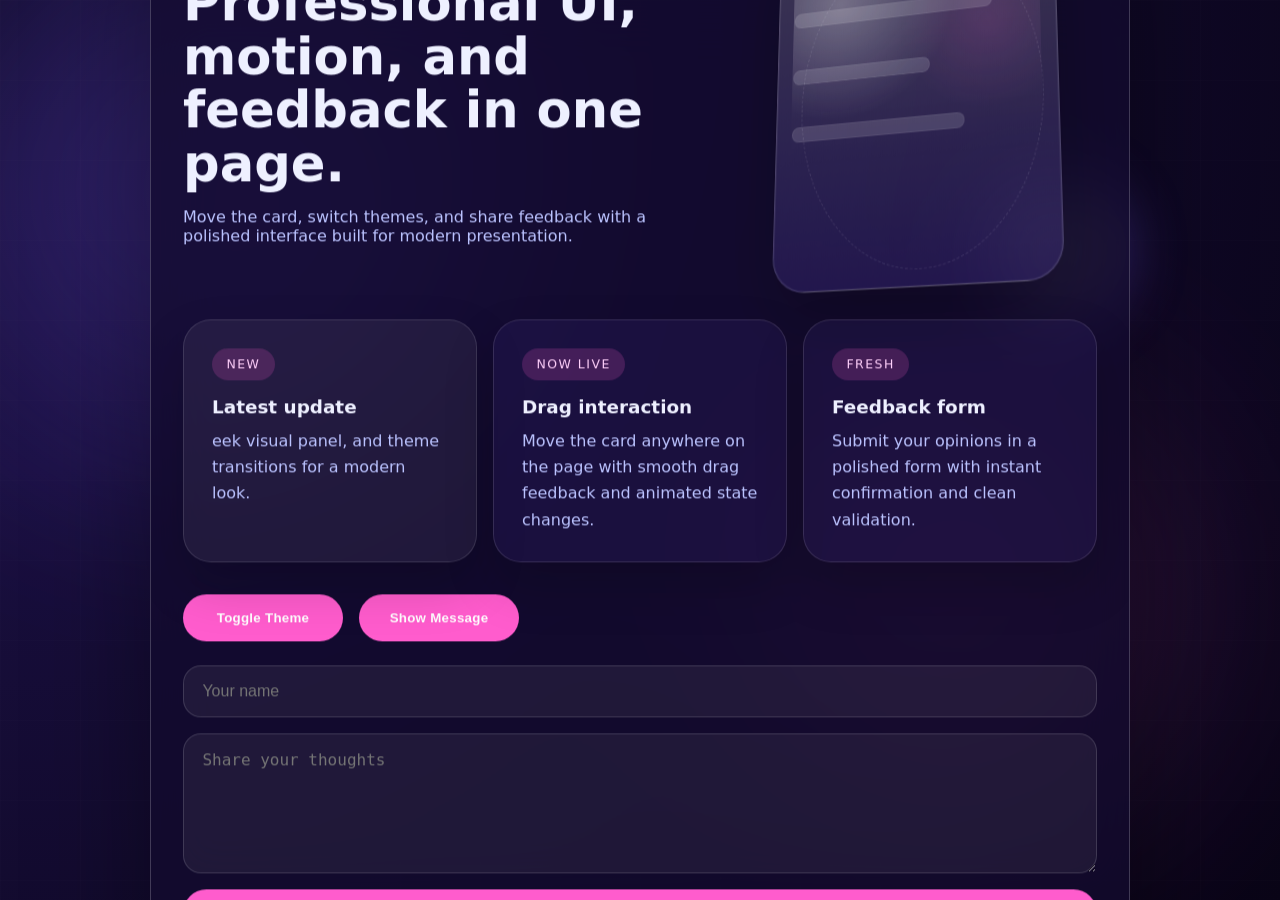
==== commit 60157c3a: "nothing more just little" ====
--- a/index.html
+++ b/index.html
@@ -35,7 +35,7 @@
         <article class="update-card">
           <span class="update-tag">New</span>
           <h2>Latest update</h2>
-          <p>Refined motion graphics, a sleek visual panel, and theme transitions for a modern look.</p>
+          <p>eek visual panel, and theme transitions for a modern look.</p>
         </article>
         <article class="update-card secondary">
           <span class="update-tag">Now live</span>
